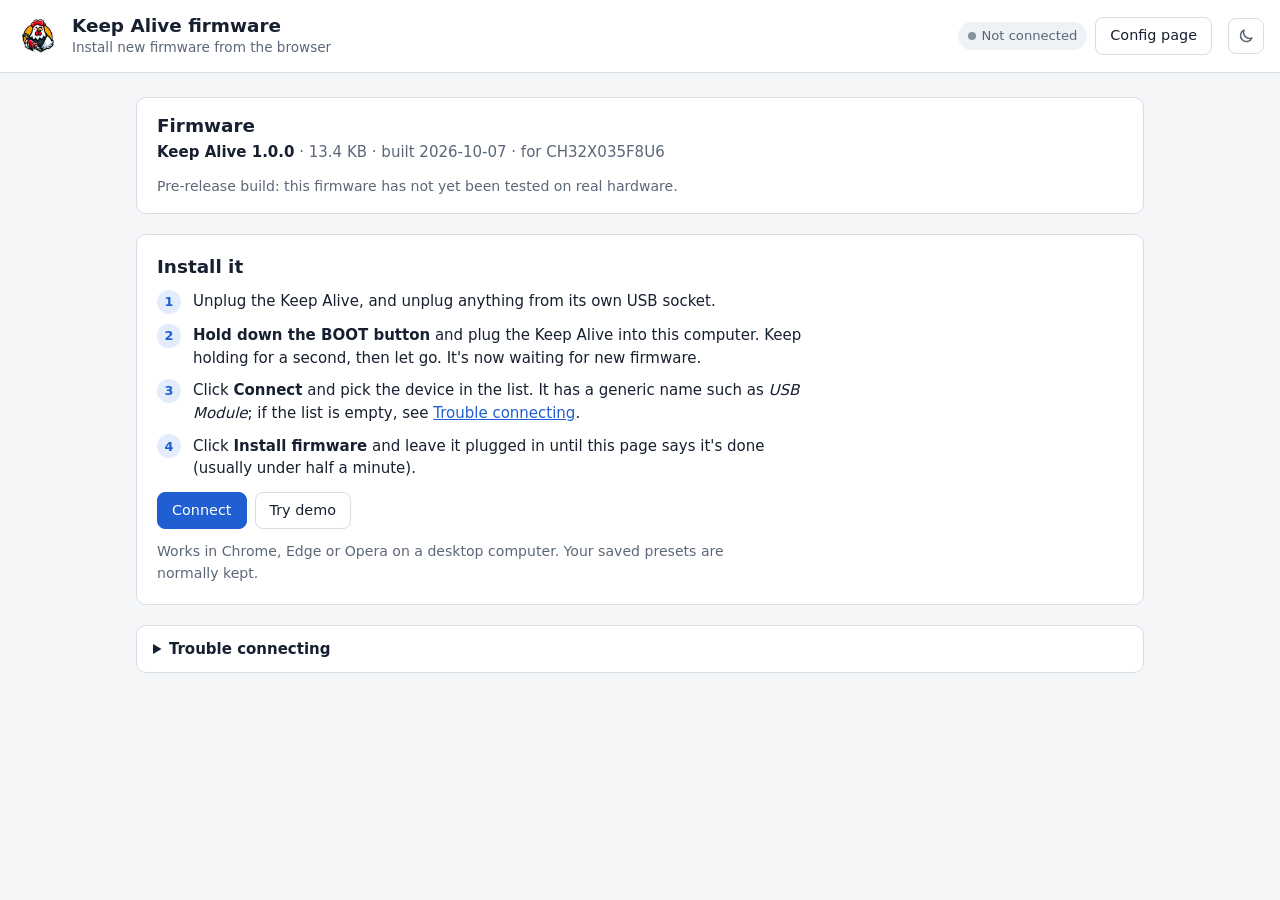
==== docs/flash.html @ a1c3caf8 "Add WebUSB firmware flasher page docs/flash.html installs docs/firmware/keepalive.bin over the CH32X" ====
<!doctype html>
<html lang="en">
<head>
<meta charset="utf-8">
<meta name="viewport" content="width=device-width, initial-scale=1">
<title>Flash Keep Alive</title>
<meta name="description" content="Install new firmware on your Eplop Keep Alive from the browser.">
<link rel="icon" href="favicon.png" type="image/png">
<link rel="stylesheet" href="style.css">
<script>try { const t = localStorage.getItem('ka-theme'); if (t === 'light' || t === 'dark') document.documentElement.dataset.theme = t; } catch {}</script>
<script type="module" src="flash.js"></script>
</head>
<body>
<header class="top">
  <div class="brand">
    <img class="mark" src="logo.png" alt="Eplop" width="44" height="44">
    <div>
      <h1>Keep Alive firmware</h1>
      <p class="sub">Install new firmware from the browser</p>
    </div>
  </div>
  <div class="conn">
    <span id="connState" class="pill" data-state="off">Not connected</span>
    <a class="btn" href="./">Config page</a>
  </div>
  <button id="btnTheme" class="btn theme-btn" type="button" aria-label="Switch to dark mode" title="Switch to dark mode">
    <svg class="moon" viewBox="0 0 24 24" aria-hidden="true"><path d="M20 14.5A8 8 0 0 1 9.5 4 8 8 0 1 0 20 14.5Z"/></svg>
    <svg class="sun" viewBox="0 0 24 24" aria-hidden="true"><circle cx="12" cy="12" r="4"/><path d="M12 2v2M12 20v2M4.9 4.9l1.4 1.4M17.7 17.7l1.4 1.4M2 12h2M20 12h2M4.9 19.1l1.4-1.4M17.7 6.3l1.4-1.4"/></svg>
  </button>
</header>

<main class="wrap">
  <section id="unsupported" class="notice warn" hidden>
    <strong>This browser can't flash the Keep Alive.</strong>
    Flashing needs WebUSB, which works in Chrome, Edge or Opera on a desktop computer.
    You can still see how it works with <em>Try demo</em>.
  </section>

  <section class="fwcard" aria-labelledby="fwTitle">
    <div>
      <h2 id="fwTitle">Firmware</h2>
      <p id="fwInfo" class="fwinfo">Loading…</p>
    </div>
    <p id="fwNote" class="hint" hidden></p>
  </section>

  <section class="intro" aria-labelledby="howTitle">
    <h2 id="howTitle">Install it</h2>
    <ol class="steps">
      <li><span>Unplug the Keep Alive, and unplug anything from its own USB socket.</span></li>
      <li><span><b>Hold down the BOOT button</b> and plug the Keep Alive into this computer. Keep holding for a second, then let go. It's now waiting for new firmware.</span></li>
      <li><span>Click <b>Connect</b> and pick the device in the list. It has a generic name such as <i>USB Module</i>; if the list is empty, see <a href="#help">Trouble connecting</a>.</span></li>
      <li><span>Click <b>Install firmware</b> and leave it plugged in until this page says it's done (usually under half a minute).</span></li>
    </ol>
    <div class="actions">
      <button id="btnConnect" class="btn primary" type="button">Connect</button>
      <button id="btnDemo" class="btn" type="button">Try demo</button>
    </div>
    <p class="hint">Works in Chrome, Edge or Opera on a desktop computer. Your saved presets are normally kept.</p>
  </section>

  <section id="device" class="flashcard" aria-labelledby="devTitle" hidden>
    <div class="flash-head">
      <h2 id="devTitle">Connected</h2>
      <button id="btnDisconnect" class="btn small" type="button">Disconnect</button>
    </div>
    <dl id="chipInfo" class="kv"></dl>
    <p id="protNote" class="notice warn" hidden>
      <strong>This chip's flash is locked (read-protected).</strong>
      Unlocking erases it completely, including saved presets. After unlocking, unplug the Keep Alive,
      hold BOOT, plug it in again and click Connect.
    </p>
    <div class="actions">
      <button id="btnFlash" class="btn primary" type="button">Install firmware</button>
    </div>
    <div id="progress" class="progress" hidden>
      <div class="progress-label"><span id="stage">Preparing…</span><span id="pct">0%</span></div>
      <div class="bar" role="progressbar" aria-labelledby="stage" aria-valuemin="0" aria-valuemax="100" aria-valuenow="0"><div id="barFill"></div></div>
    </div>
  </section>

  <section id="result" class="notice" role="status" hidden></section>

  <details id="help" class="advanced">
    <summary>Trouble connecting</summary>
    <div class="adv-body help">
      <div class="adv-item col">
        <h3>The device list is empty</h3>
        <p>The Keep Alive only shows up while it's in update mode. Unplug it, then hold BOOT <em>before</em> plugging it in and keep holding for a second. If it still doesn't appear, try another cable: some USB cables only carry power.</p>
      </div>
      <div class="adv-item col">
        <h3>Windows: “couldn't open the device”</h3>
        <p>Windows needs the generic WinUSB driver for the update mode. This is a one-time step per computer:</p>
        <ol class="plain">
          <li>Put the Keep Alive in update mode (hold BOOT while plugging it in).</li>
          <li>Download and run <a href="https://zadig.akeo.ie/" target="_blank" rel="noopener">Zadig</a>.</li>
          <li>Choose <b>Options → List All Devices</b>, then pick the device with USB ID <code>4348 55E0</code> (often called <i>USB Module</i>).</li>
          <li>Set the driver on the right to <b>WinUSB</b> and click <b>Replace Driver</b> (or <b>Install Driver</b>).</li>
          <li>Unplug the Keep Alive, return here and start again from step 1.</li>
        </ol>
        <p>If you've used WCH's own flashing tools, their driver will have claimed the device; Zadig replaces it. WCH's tools then need their driver back, which you can reinstall from WCH's site.</p>
      </div>
      <div class="adv-item col">
        <h3>Linux: “couldn't open the device”</h3>
        <p>Your user needs permission to open the device. Add a udev rule, then unplug and replug the Keep Alive:</p>
        <pre class="log code">echo 'SUBSYSTEM=="usb", ATTRS{idVendor}=="4348", ATTRS{idProduct}=="55e0", MODE="0666"' | sudo tee /etc/udev/rules.d/50-wch-isp.rules
sudo udevadm control --reload-rules</pre>
      </div>
      <div class="adv-item col">
        <h3>macOS</h3>
        <p>No driver is needed. Close any other program that might be using the device, such as WCH's flashing tools.</p>
      </div>
      <div class="adv-item col">
        <h3>Communication log</h3>
        <pre id="log" class="log" aria-live="off"></pre>
      </div>
    </div>
  </details>
</main>
</body>
</html>
---- docs/style.css ----
/* Layout: a single working column — connection bar, live readout, three preset cards. */
:root {
  --bg: #f4f6f8;
  --surface: #ffffff;
  --surface-2: #eef1f5;
  --fg: #172030;
  --muted: #5b6778;
  --line: #d7dde5;
  --accent: #1f5fd1;
  --accent-fg: #ffffff;
  --accent-soft: #e3ecfb;
  --ok: #1d8a4e;
  --warn: #9a6400;
  --warn-bg: #fff4dc;
  --err: #b42318;
  --err-bg: #fde8e6;
  --chart-ma: #1f5fd1;
  --chart-set: #8a96a8;
  --font: system-ui, -apple-system, "Segoe UI", Roboto, "Helvetica Neue", Arial, sans-serif;
  --mono: ui-monospace, "SF Mono", Menlo, Consolas, monospace;
  --radius: 10px;
  color-scheme: light;
}
@media (prefers-color-scheme: dark) {
  :root:not([data-theme="light"]) {
    --bg: #0f141b;
    --surface: #171e27;
    --surface-2: #1f2833;
    --fg: #e6ebf2;
    --muted: #94a0b2;
    --line: #2c3644;
    --accent: #5b8ff0;
    --accent-fg: #0b1220;
    --accent-soft: #1d2b44;
    --ok: #4cc283;
    --warn: #f0b44c;
    --warn-bg: #2e2412;
    --err: #ff7b6e;
    --err-bg: #34191a;
    --chart-ma: #6f9df2;
    --chart-set: #6e7a8c;
    color-scheme: dark;
  }
}
:root[data-theme="dark"] {
  --bg: #0f141b;
  --surface: #171e27;
  --surface-2: #1f2833;
  --fg: #e6ebf2;
  --muted: #94a0b2;
  --line: #2c3644;
  --accent: #5b8ff0;
  --accent-fg: #0b1220;
  --accent-soft: #1d2b44;
  --ok: #4cc283;
  --warn: #f0b44c;
  --warn-bg: #2e2412;
  --err: #ff7b6e;
  --err-bg: #34191a;
  --chart-ma: #6f9df2;
  --chart-set: #6e7a8c;
  color-scheme: dark;
}

* { box-sizing: border-box; }
html, body { margin: 0; }
body {
  background: var(--bg);
  color: var(--fg);
  font: 15px/1.5 var(--font);
  -webkit-font-smoothing: antialiased;
}
[hidden] { display: none !important; }
h1, h2, h3 { margin: 0; line-height: 1.25; text-wrap: balance; }
h2 { font-size: 1.15rem; }
h3 { font-size: 1rem; }
b { font-weight: 600; }

/* Header */
.top {
  display: grid; grid-template-columns: 1fr auto auto; grid-template-areas: "brand conn theme";
  align-items: center; gap: 12px 16px;
  padding: 14px 16px;
  background: var(--surface);
  border-bottom: 1px solid var(--line);
}
.brand { grid-area: brand; display: flex; align-items: center; gap: 12px; min-width: 0; }
.mark { width: 44px; height: 44px; flex: none; color: var(--fg); }
.brand h1 { font-size: 1.15rem; }
.sub { margin: 0; color: var(--muted); font-size: 0.85rem; }
.conn { grid-area: conn; display: flex; flex-wrap: wrap; align-items: center; gap: 8px; }
.btn.theme-btn { grid-area: theme; justify-self: end; display: inline-grid; place-items: center; width: 36px; height: 36px; padding: 0; color: var(--muted); }
.btn.theme-btn:hover:not(:disabled) { color: var(--fg); }
.theme-btn svg { width: 18px; height: 18px; fill: none; stroke: currentColor; stroke-width: 2; stroke-linecap: round; stroke-linejoin: round; }
.theme-btn .moon { display: none; }
.theme-btn[data-next="dark"] .sun { display: none; }
.theme-btn[data-next="dark"] .moon { display: block; }

.pill {
  display: inline-flex; align-items: center; gap: 6px;
  padding: 4px 10px; border-radius: 999px;
  background: var(--surface-2); color: var(--muted);
  font-size: 0.82rem; white-space: nowrap;
}
.pill::before { content: ""; width: 8px; height: 8px; border-radius: 50%; background: currentColor; opacity: .7; }
.pill[data-state="on"] { color: var(--ok); }
.pill[data-state="busy"] { color: var(--warn); }

/* Buttons */
.btn {
  appearance: none; font: inherit; font-size: 0.9rem; font-weight: 500;
  padding: 7px 14px; border-radius: 8px;
  border: 1px solid var(--line); background: var(--surface); color: var(--fg);
  cursor: pointer; white-space: nowrap;
}
.btn:hover:not(:disabled) { border-color: var(--muted); }
.btn.primary { background: var(--accent); border-color: var(--accent); color: var(--accent-fg); }
.btn.primary:hover:not(:disabled) { filter: brightness(1.08); border-color: var(--accent); }
.btn.small { padding: 4px 10px; font-size: 0.82rem; }
.btn.danger { color: var(--err); border-color: var(--err); }
.btn:disabled { opacity: .45; cursor: not-allowed; }
.btn:focus-visible, input:focus-visible, summary:focus-visible { outline: 2px solid var(--accent); outline-offset: 2px; }

/* Main */
.wrap { max-width: 1040px; margin: 0 auto; padding-inline: 16px; padding-block: 24px 64px; display: grid; gap: 20px; }

.notice { padding: 12px 16px; border-radius: var(--radius); background: var(--surface); border: 1px solid var(--line); }
.notice.warn { background: var(--warn-bg); border-color: transparent; color: var(--fg); }
.notice.error { background: var(--err-bg); border-color: transparent; color: var(--err); font-weight: 500; }

.intro { background: var(--surface); border: 1px solid var(--line); border-radius: var(--radius); padding: 20px; display: grid; gap: 12px; }
.steps { margin: 0; padding: 0; list-style: none; counter-reset: s; display: grid; gap: 10px; }
.steps li { counter-increment: s; display: flex; gap: 12px; align-items: baseline; max-width: 68ch; }
.steps li::before {
  content: counter(s); flex: none; width: 24px; height: 24px; border-radius: 50%;
  display: inline-grid; place-items: center; font-size: 0.8rem; font-weight: 600;
  background: var(--accent-soft); color: var(--accent);
}
.hint { margin: 0; color: var(--muted); font-size: 0.88rem; max-width: 70ch; }

/* Device bar */
#device { display: grid; gap: 20px; }
.devbar { display: flex; flex-wrap: wrap; align-items: center; justify-content: space-between; gap: 12px; }
.devinfo { color: var(--muted); font-size: 0.85rem; font-family: var(--mono); min-width: 0; overflow-wrap: anywhere; }
.devactions { display: flex; flex-wrap: wrap; align-items: center; gap: 8px; }
.dirty { color: var(--warn); font-size: 0.85rem; font-weight: 500; }

/* Live */
.live { background: var(--surface); border: 1px solid var(--line); border-radius: var(--radius); padding: 16px; display: grid; gap: 14px; }
.live-head { display: flex; align-items: center; justify-content: space-between; gap: 12px; }
.readouts { display: grid; grid-template-columns: repeat(4, minmax(0, 1fr)); gap: 12px; }
.readout { display: grid; gap: 2px; padding: 10px 12px; background: var(--surface-2); border-radius: 8px; min-width: 0; }
.label { color: var(--muted); font-size: 0.78rem; letter-spacing: .02em; }
.value { font-family: var(--mono); font-size: 1.35rem; font-variant-numeric: tabular-nums; white-space: nowrap; }
.value small { font-size: 0.8rem; color: var(--muted); margin-left: 4px; font-family: var(--font); }
.state { font-family: var(--font); font-size: 1rem; font-weight: 600; }
.state[data-s="ON"] { color: var(--accent); }
.state[data-s="FAULT"] { color: var(--err); }
.chart-box { display: grid; gap: 6px; }
#chart { width: 100%; height: 160px; display: block; border-radius: 8px; background: var(--surface-2); }
.chart-legend { display: flex; gap: 16px; font-size: 0.78rem; color: var(--muted); }
.lg::before { content: ""; display: inline-block; width: 14px; height: 0; border-top: 2px solid; vertical-align: middle; margin-right: 6px; }
.lg-ma::before { border-color: var(--chart-ma); }
.lg-set::before { border-color: var(--chart-set); border-top-style: dashed; }
.lg-last { margin-left: auto; color: var(--fg); font-variant-numeric: tabular-nums; }
.lg-note { margin-left: 12px; }
.chart-legend { flex-wrap: wrap; }
.testrow { display: flex; flex-wrap: wrap; align-items: center; gap: 8px 12px; padding-top: 12px; border-top: 1px solid var(--line); }
.testrow .label { margin-right: auto; font-size: 0.85rem; }
.inline { display: inline-flex; align-items: center; gap: 6px; color: var(--muted); font-size: 0.88rem; }
.testrow .inline input { width: 84px; }

/* Inputs */
input[type="number"] {
  font: inherit; font-family: var(--mono); font-variant-numeric: tabular-nums;
  padding: 6px 8px; border-radius: 6px; border: 1px solid var(--line);
  background: var(--surface); color: var(--fg); width: 100%; min-width: 0;
}
input[type="number"][aria-invalid="true"] { border-color: var(--err); }
input[type="range"] { width: 100%; accent-color: var(--accent); }
input[type="checkbox"] { accent-color: var(--accent); width: 16px; height: 16px; }

/* Presets */
.section-title { margin-top: 4px; }
.presets { display: grid; grid-template-columns: repeat(3, minmax(0, 1fr)); gap: 16px; }
.preset {
  background: var(--surface); border: 1px solid var(--line); border-radius: var(--radius);
  padding: 16px; display: grid; gap: 14px; align-content: start;
}
.preset.active { border-color: var(--accent); box-shadow: 0 0 0 1px var(--accent) inset; }
.preset header { display: flex; align-items: center; gap: 8px; min-height: 28px; }
.preset header .use { margin-left: auto; }
.badge { margin-left: auto; padding: 2px 10px; border-radius: 999px; background: var(--accent-soft); color: var(--accent); font-size: 0.78rem; font-weight: 600; }
.field { display: grid; gap: 6px; }
.flabel { font-size: 0.8rem; color: var(--muted); }
.range-row { display: grid; grid-template-columns: 1fr 104px; gap: 10px; align-items: center; }
.numwrap { display: flex; align-items: center; gap: 6px; color: var(--muted); font-size: 0.85rem; }
.two { display: grid; grid-template-columns: 1fr 1fr; gap: 12px; }
.check { display: flex; align-items: center; gap: 8px; font-size: 0.88rem; color: var(--muted); cursor: pointer; }
.summary { margin: 0; padding: 8px 10px; border-radius: 6px; background: var(--surface-2); font-size: 0.85rem; color: var(--muted); font-variant-numeric: tabular-nums; }
.summary b { color: var(--fg); }
.ferr { margin: 0; color: var(--err); font-size: 0.85rem; }

/* Advanced */
.advanced { background: var(--surface); border: 1px solid var(--line); border-radius: var(--radius); }
.advanced summary { padding: 12px 16px; cursor: pointer; font-weight: 600; }
.adv-body { padding: 0 16px 16px; display: grid; gap: 16px; }
.adv-item { display: flex; flex-wrap: wrap; align-items: center; justify-content: space-between; gap: 12px; padding-top: 16px; border-top: 1px solid var(--line); }
.adv-item.col { display: grid; }
.adv-item p { margin: 4px 0 0; color: var(--muted); font-size: 0.88rem; max-width: 60ch; }
.log {
  margin: 0; max-height: 220px; overflow: auto; padding: 10px 12px; border-radius: 6px;
  background: var(--surface-2); font: 12px/1.5 var(--mono); color: var(--muted); white-space: pre-wrap; overflow-wrap: anywhere;
}

/* Toast */
.toast {
  position: fixed; left: 50%; transform: translateX(-50%);
  bottom: calc(20px + env(safe-area-inset-bottom, 0px));
  max-width: calc(100% - 32px);
  padding: 10px 16px; border-radius: 8px; background: var(--fg); color: var(--bg);
  font-size: 0.9rem; box-shadow: 0 6px 24px rgb(0 0 0 / .2);
}

@media (max-width: 640px) {
  .top { grid-template-columns: 1fr auto; grid-template-areas: "brand theme" "conn conn"; }
}
@media (max-width: 860px) {
  .presets { grid-template-columns: 1fr; }
  .readouts { grid-template-columns: repeat(2, minmax(0, 1fr)); }
}
@media (prefers-reduced-motion: reduce) {
  * { transition: none !important; animation: none !important; }
}

/* Flash page */
a { color: var(--accent); }
a.btn { text-decoration: none; display: inline-block; }
code { font-family: var(--mono); font-size: 0.88em; padding: 1px 5px; border-radius: 4px; background: var(--surface-2); }
.actions { display: flex; flex-wrap: wrap; gap: 8px; }
.fwcard, .flashcard { background: var(--surface); border: 1px solid var(--line); border-radius: var(--radius); padding: 16px 20px; display: grid; gap: 12px; }
.fwinfo { margin: 4px 0 0; color: var(--muted); font-variant-numeric: tabular-nums; }
.fwinfo b { color: var(--fg); }
.flash-head { display: flex; align-items: center; justify-content: space-between; gap: 12px; }
.kv { margin: 0; display: grid; grid-template-columns: repeat(4, minmax(0, 1fr)); gap: 12px; }
.kv div { padding: 10px 12px; background: var(--surface-2); border-radius: 8px; min-width: 0; }
.kv dt { color: var(--muted); font-size: 0.78rem; }
.kv dd { margin: 2px 0 0; font-family: var(--mono); font-size: 0.9rem; overflow-wrap: anywhere; }
.progress { display: grid; gap: 6px; }
.progress-label { display: flex; justify-content: space-between; font-size: 0.88rem; color: var(--muted); font-variant-numeric: tabular-nums; }
.bar { height: 10px; border-radius: 999px; background: var(--surface-2); overflow: hidden; }
.bar > div { height: 100%; width: 0; background: var(--accent); border-radius: inherit; transition: width .15s linear; }
.notice.ok { background: var(--surface); border-color: var(--ok); color: var(--fg); box-shadow: inset 4px 0 0 var(--ok); }
.notice.error a { color: inherit; }
.notice strong { display: block; margin-bottom: 2px; }
.help .adv-item p, .plain { color: var(--muted); font-size: 0.88rem; max-width: 70ch; }
.plain { margin: 0; padding-left: 20px; display: grid; gap: 4px; }
.log.code { color: var(--fg); white-space: pre; overflow-x: auto; overflow-wrap: normal; }
@media (max-width: 640px) {
  .kv { grid-template-columns: repeat(2, minmax(0, 1fr)); }
}
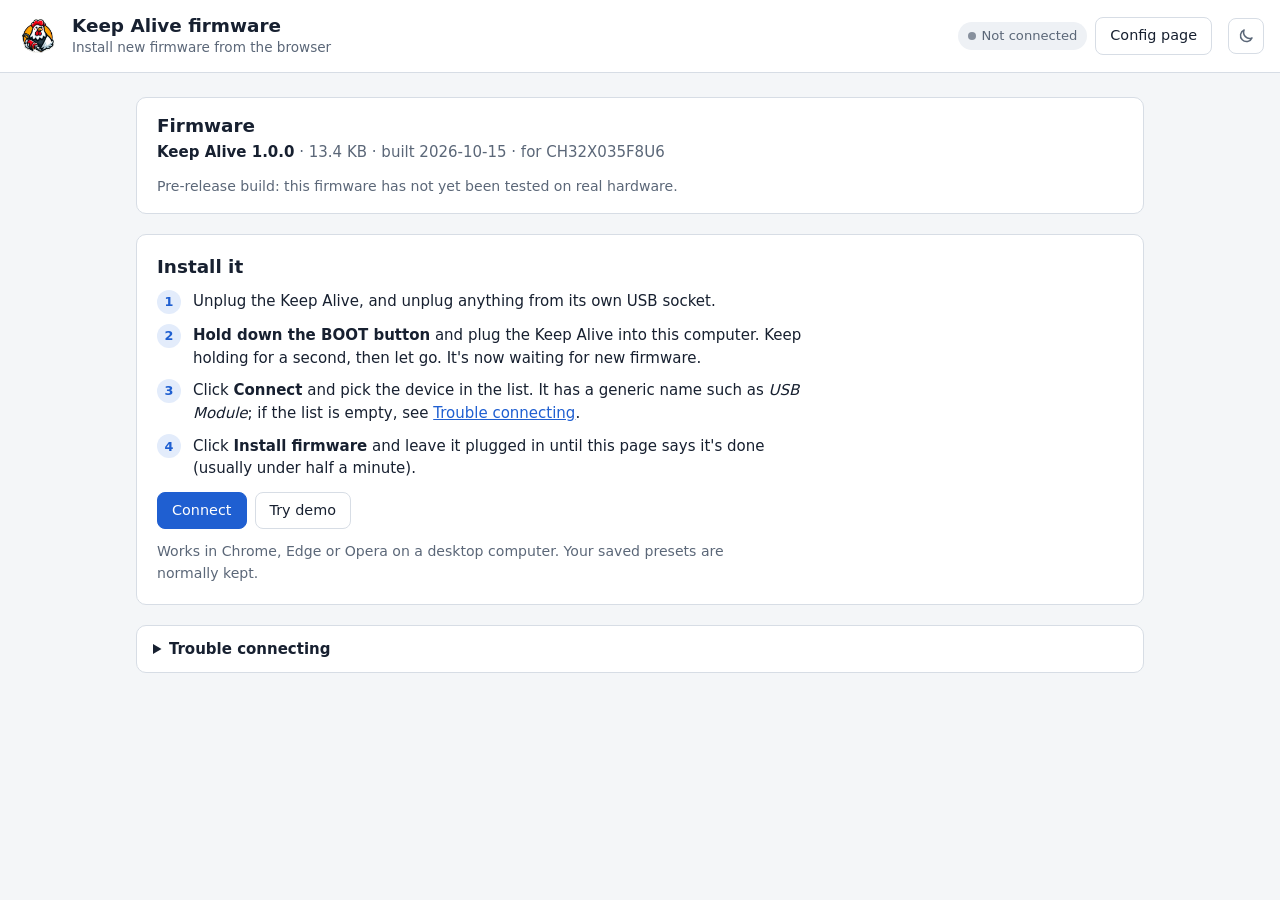
==== commit 5b0662f5: "Add link-preview image and Open Graph tags Discord, Slack, iMessage etc. now show the Eplop logo whe" ====
--- a/docs/flash.html
+++ b/docs/flash.html
@@ -5,6 +5,17 @@
 <meta name="viewport" content="width=device-width, initial-scale=1">
 <title>Flash Keep Alive</title>
 <meta name="description" content="Install new firmware on your Eplop Keep Alive from the browser.">
+<meta property="og:type" content="website">
+<meta property="og:site_name" content="Eplop">
+<meta property="og:title" content="Flash Keep Alive">
+<meta property="og:description" content="Install new firmware on your Eplop Keep Alive from the browser.">
+<meta property="og:url" content="https://chickey.github.io/keepalive-prog/flash.html">
+<meta property="og:image" content="https://chickey.github.io/keepalive-prog/og-image.png">
+<meta property="og:image:width" content="600">
+<meta property="og:image:height" content="600">
+<meta property="og:image:alt" content="Eplop Electronics logo">
+<meta name="twitter:card" content="summary">
+<meta name="theme-color" content="#f15600">
 <link rel="icon" href="favicon.png" type="image/png">
 <link rel="stylesheet" href="style.css">
 <script>try { const t = localStorage.getItem('ka-theme'); if (t === 'light' || t === 'dark') document.documentElement.dataset.theme = t; } catch {}</script>
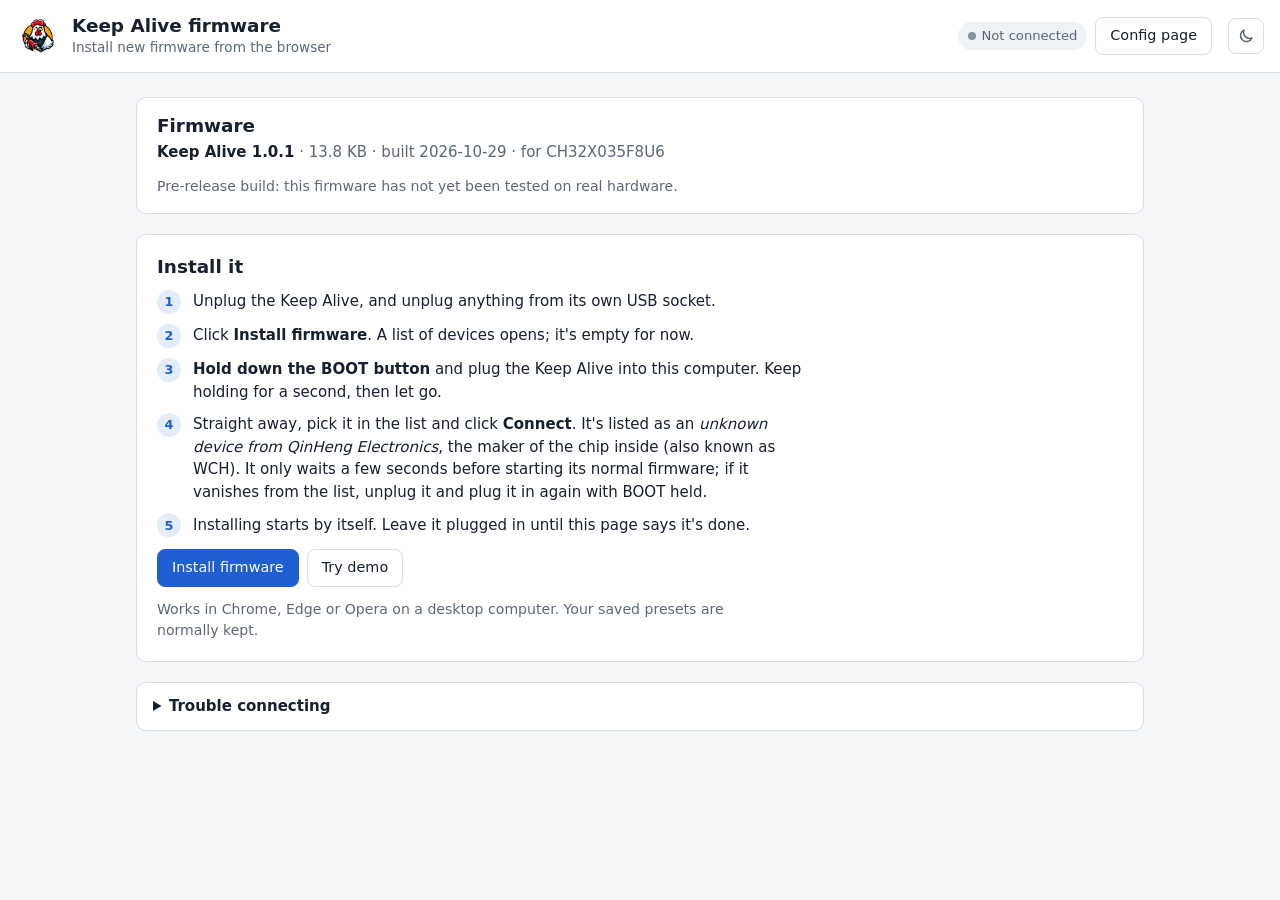
==== commit 36a15aa0: "Flasher: open the device list first and install straight away The WCH bootloader starts the old firm" ====
--- a/docs/flash.html
+++ b/docs/flash.html
@@ -59,12 +59,13 @@
     <h2 id="howTitle">Install it</h2>
     <ol class="steps">
       <li><span>Unplug the Keep Alive, and unplug anything from its own USB socket.</span></li>
-      <li><span><b>Hold down the BOOT button</b> and plug the Keep Alive into this computer. Keep holding for a second, then let go. It's now waiting for new firmware.</span></li>
-      <li><span>Click <b>Connect</b> and pick the device in the list. It has a generic name such as <i>USB Module</i>; if the list is empty, see <a href="#help">Trouble connecting</a>.</span></li>
-      <li><span>Click <b>Install firmware</b> and leave it plugged in until this page says it's done (usually under half a minute).</span></li>
+      <li><span>Click <b>Install firmware</b>. A list of devices opens; it's empty for now.</span></li>
+      <li><span><b>Hold down the BOOT button</b> and plug the Keep Alive into this computer. Keep holding for a second, then let go.</span></li>
+      <li><span>Straight away, pick it in the list and click <b>Connect</b>. It's listed as an <i>unknown device from QinHeng Electronics</i>, the maker of the chip inside (also known as WCH). It only waits a few seconds before starting its normal firmware; if it vanishes from the list, unplug it and plug it in again with BOOT held.</span></li>
+      <li><span>Installing starts by itself. Leave it plugged in until this page says it's done.</span></li>
     </ol>
     <div class="actions">
-      <button id="btnConnect" class="btn primary" type="button">Connect</button>
+      <button id="btnConnect" class="btn primary" type="button">Install firmware</button>
       <button id="btnDemo" class="btn" type="button">Try demo</button>
     </div>
     <p class="hint">Works in Chrome, Edge or Opera on a desktop computer. Your saved presets are normally kept.</p>
@@ -78,8 +79,8 @@
     <dl id="chipInfo" class="kv"></dl>
     <p id="protNote" class="notice warn" hidden>
       <strong>This chip's flash is locked (read-protected).</strong>
-      Unlocking erases it completely, including saved presets. After unlocking, unplug the Keep Alive,
-      hold BOOT, plug it in again and click Connect.
+      Unlocking erases it completely, including saved presets. After unlocking, unplug the Keep Alive
+      and click Install firmware again.
     </p>
     <div class="actions">
       <button id="btnFlash" class="btn primary" type="button">Install firmware</button>
@@ -96,8 +97,8 @@
     <summary>Trouble connecting</summary>
     <div class="adv-body help">
       <div class="adv-item col">
-        <h3>The device list is empty</h3>
-        <p>The Keep Alive only shows up while it's in update mode. Unplug it, then hold BOOT <em>before</em> plugging it in and keep holding for a second. If it still doesn't appear, try another cable: some USB cables only carry power.</p>
+        <h3>The device list is empty, or it appears and vanishes</h3>
+        <p>The Keep Alive only shows up while it's in update mode, and it leaves update mode after a few seconds if nothing talks to it. Open the list first (click <b>Install firmware</b>), then hold BOOT <em>before</em> plugging it in and keep holding for a second, and pick it as soon as it appears. If it doesn't appear at all, try another cable: some USB cables only carry power.</p>
       </div>
       <div class="adv-item col">
         <h3>Windows: “couldn't open the device”</h3>
@@ -105,7 +106,7 @@
         <ol class="plain">
           <li>Put the Keep Alive in update mode (hold BOOT while plugging it in).</li>
           <li>Download and run <a href="https://zadig.akeo.ie/" target="_blank" rel="noopener">Zadig</a>.</li>
-          <li>Choose <b>Options → List All Devices</b>, then pick the device with USB ID <code>4348 55E0</code> (often called <i>USB Module</i>).</li>
+          <li>Choose <b>Options → List All Devices</b>, then pick the device with USB ID <code>4348 55E0</code> or <code>1A86 55E0</code> (often called <i>USB Module</i>).</li>
           <li>Set the driver on the right to <b>WinUSB</b> and click <b>Replace Driver</b> (or <b>Install Driver</b>).</li>
           <li>Unplug the Keep Alive, return here and start again from step 1.</li>
         </ol>
@@ -114,7 +115,7 @@
       <div class="adv-item col">
         <h3>Linux: “couldn't open the device”</h3>
         <p>Your user needs permission to open the device. Add a udev rule, then unplug and replug the Keep Alive:</p>
-        <pre class="log code">echo 'SUBSYSTEM=="usb", ATTRS{idVendor}=="4348", ATTRS{idProduct}=="55e0", MODE="0666"' | sudo tee /etc/udev/rules.d/50-wch-isp.rules
+        <pre class="log code">printf '%s\n' 'SUBSYSTEM=="usb", ATTRS{idVendor}=="4348", ATTRS{idProduct}=="55e0", MODE="0666"' 'SUBSYSTEM=="usb", ATTRS{idVendor}=="1a86", ATTRS{idProduct}=="55e0", MODE="0666"' | sudo tee /etc/udev/rules.d/50-wch-isp.rules
 sudo udevadm control --reload-rules</pre>
       </div>
       <div class="adv-item col">
--- a/docs/style.css
+++ b/docs/style.css
@@ -190,6 +190,11 @@
 .preset.active { border-color: var(--accent); box-shadow: 0 0 0 1px var(--accent) inset; }
 .preset header { display: flex; align-items: center; gap: 8px; min-height: 28px; }
 .preset header .use { margin-left: auto; }
+.preset header { flex-wrap: wrap; }
+.ph-right { margin-left: auto; display: flex; align-items: center; gap: 12px; }
+.preset header .en-wrap { font-size: 0.82rem; }
+.preset.disabled { background: var(--surface-2); }
+.preset.disabled h3, .preset.disabled .field, .preset.disabled .two, .preset.disabled > .check { opacity: .5; }
 .badge { margin-left: auto; padding: 2px 10px; border-radius: 999px; background: var(--accent-soft); color: var(--accent); font-size: 0.78rem; font-weight: 600; }
 .field { display: grid; gap: 6px; }
 .flabel { font-size: 0.8rem; color: var(--muted); }
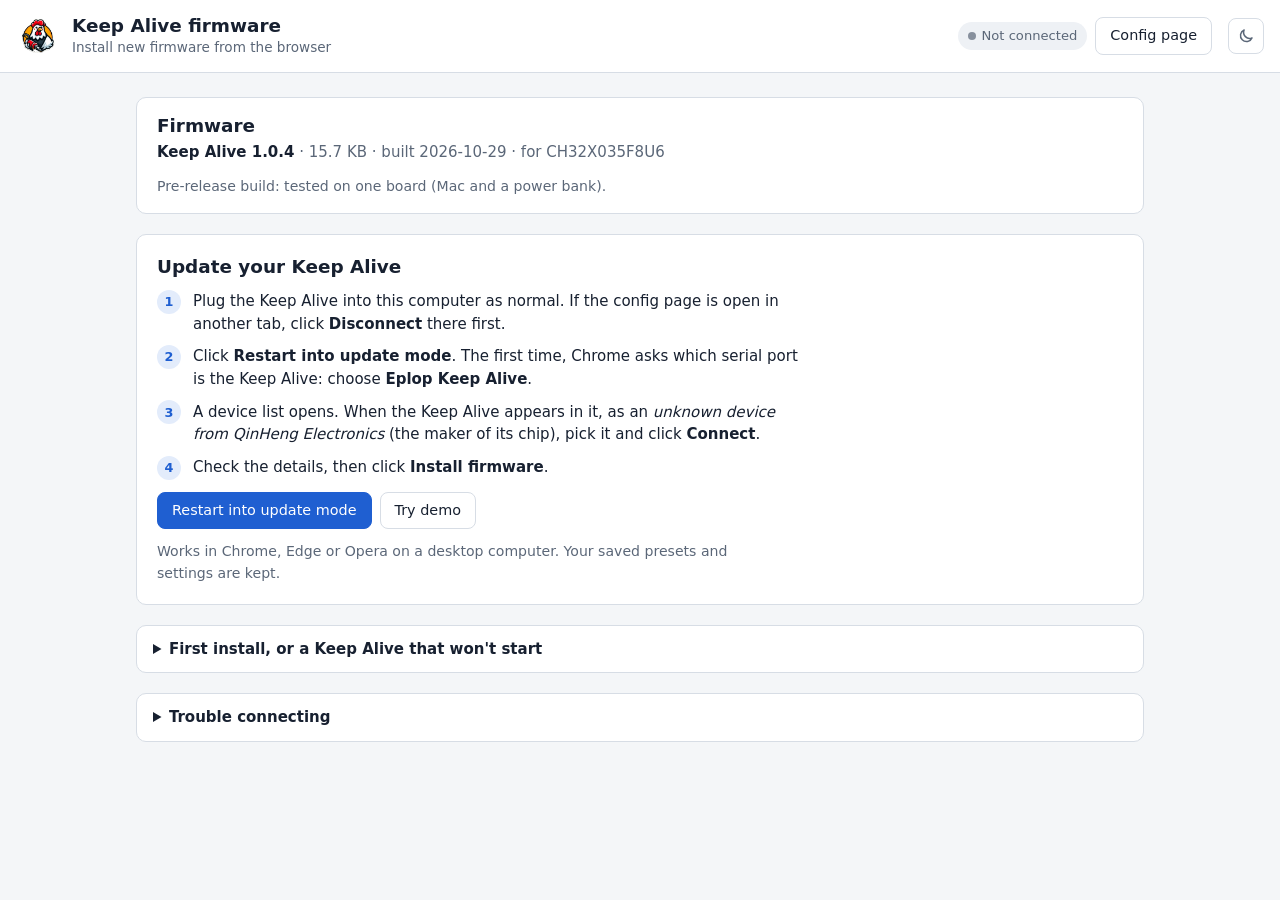
==== commit c45071e4: "Flasher: update a running Keep Alive, install on click - Restart into update mode: the flash page fi" ====
--- a/docs/flash.html
+++ b/docs/flash.html
@@ -43,7 +43,7 @@
 <main class="wrap">
   <section id="unsupported" class="notice warn" hidden>
     <strong>This browser can't flash the Keep Alive.</strong>
-    Flashing needs WebUSB, which works in Chrome, Edge or Opera on a desktop computer.
+    Flashing needs WebUSB and Web Serial, which work in Chrome, Edge or Opera on a desktop computer.
     You can still see how it works with <em>Try demo</em>.
   </section>
 
@@ -55,21 +55,37 @@
     <p id="fwNote" class="hint" hidden></p>
   </section>
 
-  <section class="intro" aria-labelledby="howTitle">
-    <h2 id="howTitle">Install it</h2>
+  <section id="viaDevice" class="intro" aria-labelledby="updTitle">
+    <h2 id="updTitle">Update your Keep Alive</h2>
     <ol class="steps">
-      <li><span>Unplug the Keep Alive, and unplug anything from its own USB socket.</span></li>
-      <li><span>Click <b>Install firmware</b>. A list of devices opens; it's empty for now.</span></li>
-      <li><span><b>Hold down the BOOT button</b> and plug the Keep Alive into this computer. Keep holding for a second, then let go.</span></li>
-      <li><span>Straight away, pick it in the list and click <b>Connect</b>. It's listed as an <i>unknown device from QinHeng Electronics</i>, the maker of the chip inside (also known as WCH). It only waits a few seconds before starting its normal firmware; if it vanishes from the list, unplug it and plug it in again with BOOT held.</span></li>
-      <li><span>Installing starts by itself. Leave it plugged in until this page says it's done.</span></li>
+      <li><span>Plug the Keep Alive into this computer as normal. If the config page is open in another tab, click <b>Disconnect</b> there first.</span></li>
+      <li><span>Click <b>Restart into update mode</b>. The first time, Chrome asks which serial port is the Keep Alive: choose <b>Eplop Keep Alive</b>.</span></li>
+      <li><span>A device list opens. When the Keep Alive appears in it, as an <i>unknown device from QinHeng Electronics</i> (the maker of its chip), pick it and click <b>Connect</b>.</span></li>
+      <li><span>Check the details, then click <b>Install firmware</b>.</span></li>
     </ol>
+    <p id="kaFound" class="hint" hidden></p>
     <div class="actions">
-      <button id="btnConnect" class="btn primary" type="button">Install firmware</button>
+      <button id="btnRestart" class="btn primary" type="button">Restart into update mode</button>
       <button id="btnDemo" class="btn" type="button">Try demo</button>
     </div>
-    <p class="hint">Works in Chrome, Edge or Opera on a desktop computer. Your saved presets are normally kept.</p>
+    <p class="hint">Works in Chrome, Edge or Opera on a desktop computer. Your saved presets and settings are kept.</p>
   </section>
+
+  <details id="viaBoot" class="advanced">
+    <summary>First install, or a Keep Alive that won't start</summary>
+    <div class="adv-body">
+      <ol class="steps">
+        <li><span>Unplug the Keep Alive, and unplug anything from its own USB socket.</span></li>
+        <li><span>Click <b>Connect</b>. A device list opens; it's empty for now.</span></li>
+        <li><span><b>Hold down the BOOT button</b> and plug the Keep Alive in. Keep holding for a second, then let go.</span></li>
+        <li><span>Straight away, pick the <i>unknown device from QinHeng Electronics</i> and click <b>Connect</b>. It only waits a few seconds; if it vanishes from the list, unplug it and try again.</span></li>
+        <li><span>Check the details, then click <b>Install firmware</b>.</span></li>
+      </ol>
+      <div class="actions">
+        <button id="btnConnect" class="btn" type="button">Connect</button>
+      </div>
+    </div>
+  </details>
 
   <section id="device" class="flashcard" aria-labelledby="devTitle" hidden>
     <div class="flash-head">
@@ -79,11 +95,12 @@
     <dl id="chipInfo" class="kv"></dl>
     <p id="protNote" class="notice warn" hidden>
       <strong>This chip's flash is locked (read-protected).</strong>
-      Unlocking erases it completely, including saved presets. After unlocking, unplug the Keep Alive
-      and click Install firmware again.
+      Unlocking erases it completely, including saved presets. After unlocking, unplug the Keep Alive,
+      then use <b>First install</b> below to connect again.
     </p>
     <div class="actions">
       <button id="btnFlash" class="btn primary" type="button">Install firmware</button>
+      <button id="btnUnlock" class="btn danger" type="button" hidden>Unlock chip</button>
     </div>
     <div id="progress" class="progress" hidden>
       <div class="progress-label"><span id="stage">Preparing…</span><span id="pct">0%</span></div>
@@ -98,7 +115,7 @@
     <div class="adv-body help">
       <div class="adv-item col">
         <h3>The device list is empty, or it appears and vanishes</h3>
-        <p>The Keep Alive only shows up while it's in update mode, and it leaves update mode after a few seconds if nothing talks to it. Open the list first (click <b>Install firmware</b>), then hold BOOT <em>before</em> plugging it in and keep holding for a second, and pick it as soon as it appears. If it doesn't appear at all, try another cable: some USB cables only carry power.</p>
+        <p>The Keep Alive only shows up while it's in update mode, and it leaves update mode after a few seconds if nothing talks to it, so pick it as soon as it appears. If <b>Restart into update mode</b> can't reach it, use <b>First install</b> with the BOOT button instead. If it doesn't appear at all, try another cable: some USB cables only carry power.</p>
       </div>
       <div class="adv-item col">
         <h3>Windows: “couldn't open the device”</h3>
--- a/docs/style.css
+++ b/docs/style.css
@@ -264,3 +264,10 @@
 @media (max-width: 640px) {
   .kv { grid-template-columns: repeat(2, minmax(0, 1fr)); }
 }
+
+/* Options under the presets */
+.opts { margin: 0; min-width: 0; background: var(--surface); border: 1px solid var(--line); border-radius: var(--radius); padding: 14px 16px; display: grid; gap: 8px; }
+.opts legend { float: left; width: 100%; padding: 0; margin-bottom: 4px; font-weight: 600; }
+.opts .check { color: var(--fg); font-size: 0.92rem; }
+.opts input[type="radio"] { accent-color: var(--accent); width: 16px; height: 16px; margin: 0; }
+.opts .hint { margin-top: 2px; }
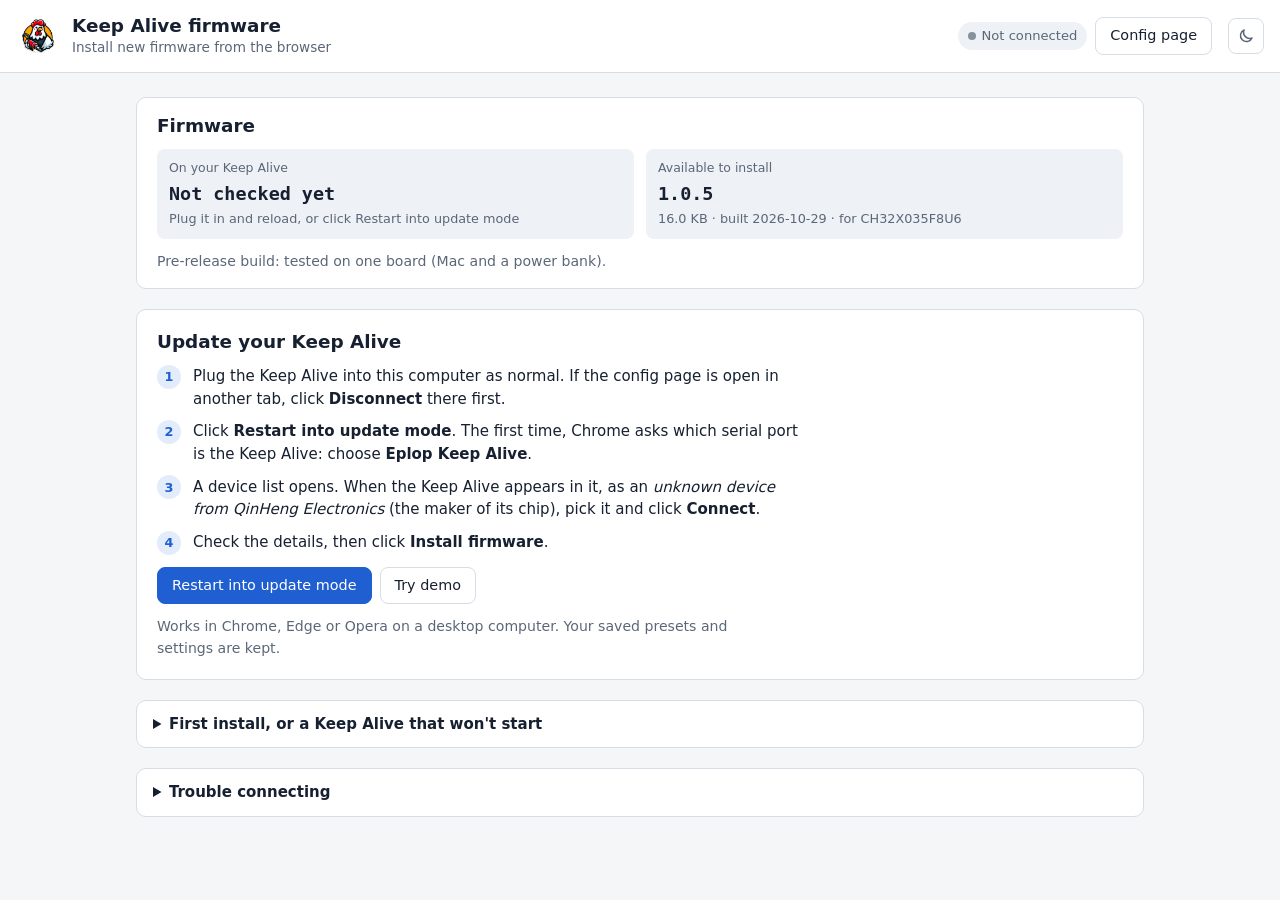
==== commit d98d9bfe: "Hard pulse limits and clearer firmware versions (fw 1.0.5) Firmware (enforced on the device): - A pu" ====
--- a/docs/flash.html
+++ b/docs/flash.html
@@ -48,10 +48,12 @@
   </section>
 
   <section class="fwcard" aria-labelledby="fwTitle">
-    <div>
-      <h2 id="fwTitle">Firmware</h2>
-      <p id="fwInfo" class="fwinfo">Loading…</p>
-    </div>
+    <h2 id="fwTitle">Firmware</h2>
+    <dl class="kv kv2">
+      <div><dt>On your Keep Alive</dt><dd id="fwDevice" class="fwver">Not checked yet</dd><dd id="fwDeviceSub" class="fwsub">Plug it in and reload, or click Restart into update mode</dd></div>
+      <div><dt>Available to install</dt><dd id="fwAvail" class="fwver">Loading…</dd><dd id="fwAvailSub" class="fwsub"></dd></div>
+    </dl>
+    <p id="fwStatus" class="fwstatus" hidden></p>
     <p id="fwNote" class="hint" hidden></p>
   </section>
 
@@ -63,7 +65,6 @@
       <li><span>A device list opens. When the Keep Alive appears in it, as an <i>unknown device from QinHeng Electronics</i> (the maker of its chip), pick it and click <b>Connect</b>.</span></li>
       <li><span>Check the details, then click <b>Install firmware</b>.</span></li>
     </ol>
-    <p id="kaFound" class="hint" hidden></p>
     <div class="actions">
       <button id="btnRestart" class="btn primary" type="button">Restart into update mode</button>
       <button id="btnDemo" class="btn" type="button">Try demo</button>
--- a/docs/style.css
+++ b/docs/style.css
@@ -244,8 +244,6 @@
 code { font-family: var(--mono); font-size: 0.88em; padding: 1px 5px; border-radius: 4px; background: var(--surface-2); }
 .actions { display: flex; flex-wrap: wrap; gap: 8px; }
 .fwcard, .flashcard { background: var(--surface); border: 1px solid var(--line); border-radius: var(--radius); padding: 16px 20px; display: grid; gap: 12px; }
-.fwinfo { margin: 4px 0 0; color: var(--muted); font-variant-numeric: tabular-nums; }
-.fwinfo b { color: var(--fg); }
 .flash-head { display: flex; align-items: center; justify-content: space-between; gap: 12px; }
 .kv { margin: 0; display: grid; grid-template-columns: repeat(4, minmax(0, 1fr)); gap: 12px; }
 .kv div { padding: 10px 12px; background: var(--surface-2); border-radius: 8px; min-width: 0; }
@@ -271,3 +269,11 @@
 .opts .check { color: var(--fg); font-size: 0.92rem; }
 .opts input[type="radio"] { accent-color: var(--accent); width: 16px; height: 16px; margin: 0; }
 .opts .hint { margin-top: 2px; }
+
+/* Firmware versions on the flash page */
+.kv.kv2 { grid-template-columns: repeat(2, minmax(0, 1fr)); }
+.kv .fwver { font-size: 1.15rem; font-weight: 600; font-family: var(--mono); }
+.kv .fwsub { margin-top: 2px; font-family: var(--font); font-size: 0.8rem; color: var(--muted); }
+.fwstatus { margin: 0; padding: 8px 12px; border-radius: 8px; font-weight: 500; font-size: 0.92rem; background: var(--surface-2); }
+.fwstatus[data-s="update"] { background: var(--accent-soft); color: var(--accent); }
+.fwstatus[data-s="newer"] { background: var(--warn-bg); color: var(--warn); }
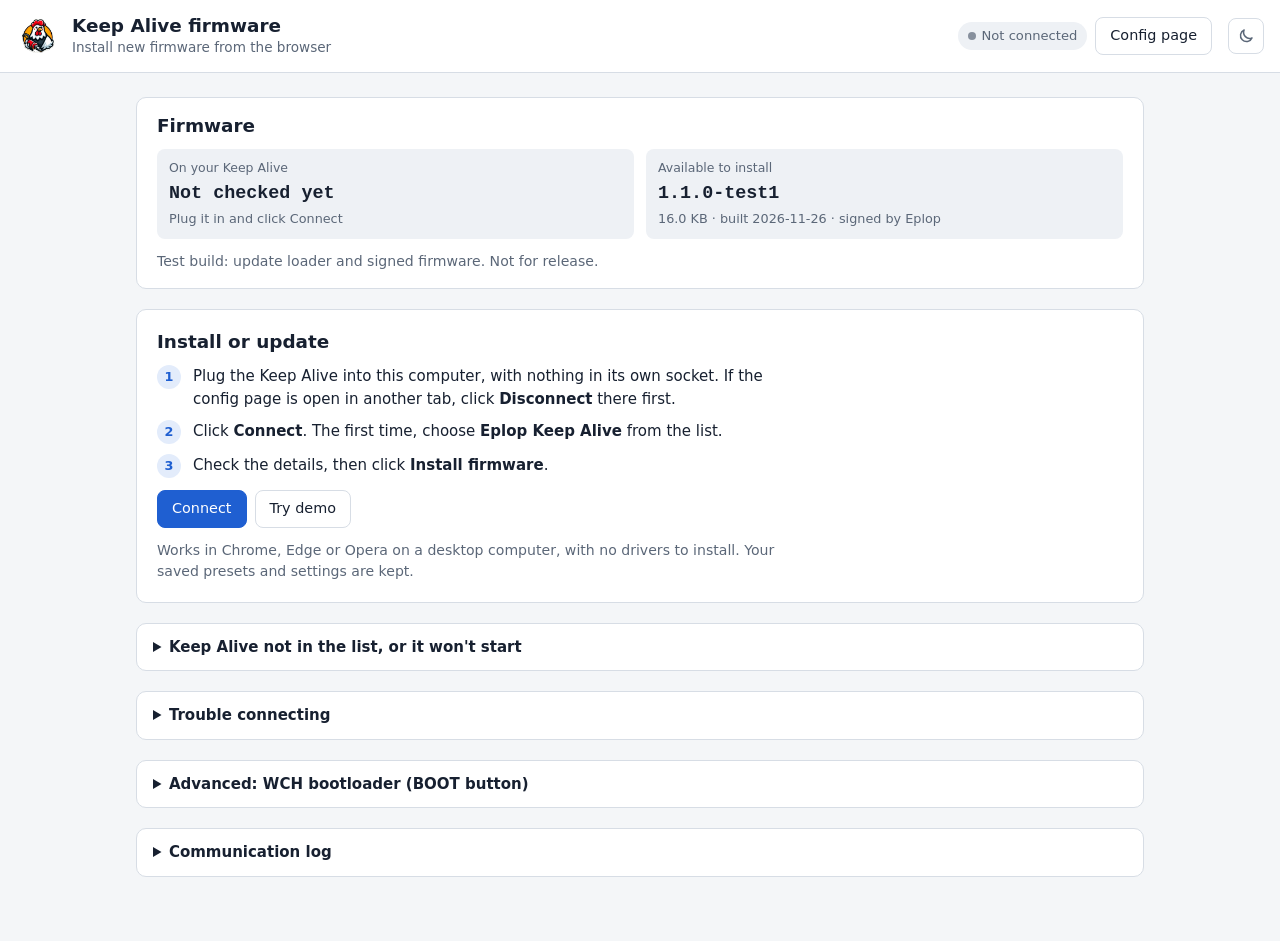
==== commit e9b243c0: "Signed update loader: loader firmware, firmware at 0x4000, Web Serial installs, factory rig (WIP, un" ====
--- a/docs/flash.html
+++ b/docs/flash.html
@@ -43,47 +43,45 @@
 <main class="wrap">
   <section id="unsupported" class="notice warn" hidden>
     <strong>This browser can't flash the Keep Alive.</strong>
-    Flashing needs WebUSB and Web Serial, which work in Chrome, Edge or Opera on a desktop computer.
+    Installing firmware needs Web Serial, which works in Chrome, Edge or Opera on a desktop computer.
     You can still see how it works with <em>Try demo</em>.
   </section>
 
   <section class="fwcard" aria-labelledby="fwTitle">
     <h2 id="fwTitle">Firmware</h2>
     <dl class="kv kv2">
-      <div><dt>On your Keep Alive</dt><dd id="fwDevice" class="fwver">Not checked yet</dd><dd id="fwDeviceSub" class="fwsub">Plug it in and reload, or click Restart into update mode</dd></div>
+      <div><dt>On your Keep Alive</dt><dd id="fwDevice" class="fwver">Not checked yet</dd><dd id="fwDeviceSub" class="fwsub">Plug it in and click Connect</dd></div>
       <div><dt>Available to install</dt><dd id="fwAvail" class="fwver">Loading…</dd><dd id="fwAvailSub" class="fwsub"></dd></div>
     </dl>
     <p id="fwStatus" class="fwstatus" hidden></p>
     <p id="fwNote" class="hint" hidden></p>
   </section>
 
-  <section id="viaDevice" class="intro" aria-labelledby="updTitle">
-    <h2 id="updTitle">Update your Keep Alive</h2>
+  <section id="intro" class="intro" aria-labelledby="updTitle">
+    <h2 id="updTitle">Install or update</h2>
     <ol class="steps">
-      <li><span>Plug the Keep Alive into this computer as normal. If the config page is open in another tab, click <b>Disconnect</b> there first.</span></li>
-      <li><span>Click <b>Restart into update mode</b>. The first time, Chrome asks which serial port is the Keep Alive: choose <b>Eplop Keep Alive</b>.</span></li>
-      <li><span>A device list opens. When the Keep Alive appears in it, as an <i>unknown device from QinHeng Electronics</i> (the maker of its chip), pick it and click <b>Connect</b>.</span></li>
+      <li><span>Plug the Keep Alive into this computer, with nothing in its own socket. If the config page is open in another tab, click <b>Disconnect</b> there first.</span></li>
+      <li><span>Click <b>Connect</b>. The first time, choose <b>Eplop Keep Alive</b> from the list.</span></li>
       <li><span>Check the details, then click <b>Install firmware</b>.</span></li>
     </ol>
     <div class="actions">
-      <button id="btnRestart" class="btn primary" type="button">Restart into update mode</button>
+      <button id="btnConnect" class="btn primary" type="button">Connect</button>
       <button id="btnDemo" class="btn" type="button">Try demo</button>
     </div>
-    <p class="hint">Works in Chrome, Edge or Opera on a desktop computer. Your saved presets and settings are kept.</p>
+    <p class="hint">Works in Chrome, Edge or Opera on a desktop computer, with no drivers to install. Your saved presets and settings are kept.</p>
   </section>
 
-  <details id="viaBoot" class="advanced">
-    <summary>First install, or a Keep Alive that won't start</summary>
+  <details id="viaPreset" class="advanced">
+    <summary>Keep Alive not in the list, or it won't start</summary>
     <div class="adv-body">
+      <p class="hint">Put it into update mode by hand:</p>
       <ol class="steps">
-        <li><span>Unplug the Keep Alive, and unplug anything from its own USB socket.</span></li>
-        <li><span>Click <b>Connect</b>. A device list opens; it's empty for now.</span></li>
-        <li><span><b>Hold down the BOOT button</b> and plug the Keep Alive in. Keep holding for a second, then let go.</span></li>
-        <li><span>Straight away, pick the <i>unknown device from QinHeng Electronics</i> and click <b>Connect</b>. It only waits a few seconds; if it vanishes from the list, unplug it and try again.</span></li>
-        <li><span>Check the details, then click <b>Install firmware</b>.</span></li>
+        <li><span>Unplug the Keep Alive, and unplug anything from its own socket.</span></li>
+        <li><span><b>Hold down the PRESET button</b> and plug the Keep Alive in. Let go once its light blinks briefly once a second: it's in update mode, and stays there until it's unplugged.</span></li>
+        <li><span>Click <b>Connect</b> and choose <b>Eplop Keep Alive (update)</b> from the list. Then click <b>Install firmware</b>.</span></li>
       </ol>
       <div class="actions">
-        <button id="btnConnect" class="btn" type="button">Connect</button>
+        <button id="btnConnect2" class="btn" type="button">Connect</button>
       </div>
     </div>
   </details>
@@ -94,11 +92,7 @@
       <button id="btnDisconnect" class="btn small" type="button">Disconnect</button>
     </div>
     <dl id="chipInfo" class="kv"></dl>
-    <p id="protNote" class="notice warn" hidden>
-      <strong>This chip's flash is locked (read-protected).</strong>
-      Unlocking erases it completely, including saved presets. After unlocking, unplug the Keep Alive,
-      then use <b>First install</b> below to connect again.
-    </p>
+    <p id="devNote" class="notice warn" hidden></p>
     <div class="actions">
       <button id="btnFlash" class="btn primary" type="button">Install firmware</button>
       <button id="btnUnlock" class="btn danger" type="button" hidden>Unlock chip</button>
@@ -115,35 +109,59 @@
     <summary>Trouble connecting</summary>
     <div class="adv-body help">
       <div class="adv-item col">
-        <h3>The device list is empty, or it appears and vanishes</h3>
-        <p>The Keep Alive only shows up while it's in update mode, and it leaves update mode after a few seconds if nothing talks to it, so pick it as soon as it appears. If <b>Restart into update mode</b> can't reach it, use <b>First install</b> with the BOOT button instead. If it doesn't appear at all, try another cable: some USB cables only carry power.</p>
+        <h3>The Keep Alive isn't in the list</h3>
+        <p>Check it's plugged straight into this computer, and try another cable: some USB cables only carry power. If the config page is open in another tab, click <b>Disconnect</b> there. If it still doesn't appear, use update mode by hand (hold PRESET while plugging it in, above).</p>
+      </div>
+      <div class="adv-item col">
+        <h3>Linux: “couldn't open the port”</h3>
+        <p>Your user needs access to serial ports. Add yourself to the <code>dialout</code> group, then log out and back in:</p>
+        <pre class="log code">sudo usermod -aG dialout "$USER"</pre>
+      </div>
+      <div class="adv-item col">
+        <h3>macOS: it appears, then disappears</h3>
+        <p>On some Macs a prompt asks whether to allow the new accessory. Click <b>Allow</b>; the page waits for it.</p>
+      </div>
+    </div>
+  </details>
+
+  <details id="viaBoot" class="advanced">
+    <summary>Advanced: WCH bootloader (BOOT button)</summary>
+    <div class="adv-body help">
+      <p>For boards with no update loader on them: factory-fresh chips, or a Keep Alive whose loader is damaged. This installs the update loader and the firmware together, using the bootloader built into the chip. Windows needs a driver for it (below); macOS and Linux don't.</p>
+      <ol class="steps">
+        <li><span>Unplug the Keep Alive, and unplug anything from its own USB socket.</span></li>
+        <li><span>Click <b>Connect with BOOT</b>. A device list opens; it's empty for now.</span></li>
+        <li><span><b>Hold down the BOOT button</b> and plug the Keep Alive in. Keep holding for a second, then let go.</span></li>
+        <li><span>Straight away, pick the <i>unknown device from QinHeng Electronics</i> and click <b>Connect</b>. It only waits a few seconds; if it vanishes from the list, unplug it and try again.</span></li>
+        <li><span>Check the details, then click <b>Install firmware</b>.</span></li>
+      </ol>
+      <div class="actions">
+        <button id="btnIsp" class="btn" type="button">Connect with BOOT</button>
       </div>
       <div class="adv-item col">
         <h3>Windows: “couldn't open the device”</h3>
-        <p>Windows needs the generic WinUSB driver for the update mode. This is a one-time step per computer:</p>
+        <p>Windows needs the generic WinUSB driver for the chip's bootloader. This is a one-time step per computer:</p>
         <ol class="plain">
-          <li>Put the Keep Alive in update mode (hold BOOT while plugging it in).</li>
+          <li>Put the Keep Alive in the bootloader (hold BOOT while plugging it in).</li>
           <li>Download and run <a href="https://zadig.akeo.ie/" target="_blank" rel="noopener">Zadig</a>.</li>
           <li>Choose <b>Options → List All Devices</b>, then pick the device with USB ID <code>4348 55E0</code> or <code>1A86 55E0</code> (often called <i>USB Module</i>).</li>
           <li>Set the driver on the right to <b>WinUSB</b> and click <b>Replace Driver</b> (or <b>Install Driver</b>).</li>
           <li>Unplug the Keep Alive, return here and start again from step 1.</li>
         </ol>
-        <p>If you've used WCH's own flashing tools, their driver will have claimed the device; Zadig replaces it. WCH's tools then need their driver back, which you can reinstall from WCH's site.</p>
       </div>
       <div class="adv-item col">
         <h3>Linux: “couldn't open the device”</h3>
-        <p>Your user needs permission to open the device. Add a udev rule, then unplug and replug the Keep Alive:</p>
+        <p>Add a udev rule, then unplug and replug the Keep Alive:</p>
         <pre class="log code">printf '%s\n' 'SUBSYSTEM=="usb", ATTRS{idVendor}=="4348", ATTRS{idProduct}=="55e0", MODE="0666"' 'SUBSYSTEM=="usb", ATTRS{idVendor}=="1a86", ATTRS{idProduct}=="55e0", MODE="0666"' | sudo tee /etc/udev/rules.d/50-wch-isp.rules
 sudo udevadm control --reload-rules</pre>
       </div>
-      <div class="adv-item col">
-        <h3>macOS</h3>
-        <p>No driver is needed. Close any other program that might be using the device, such as WCH's flashing tools.</p>
-      </div>
-      <div class="adv-item col">
-        <h3>Communication log</h3>
-        <pre id="log" class="log" aria-live="off"></pre>
-      </div>
+    </div>
+  </details>
+
+  <details class="advanced">
+    <summary>Communication log</summary>
+    <div class="adv-body">
+      <pre id="log" class="log" aria-live="off"></pre>
     </div>
   </details>
 </main>
--- a/docs/style.css
+++ b/docs/style.css
@@ -157,7 +157,7 @@
 .state[data-s="ON"] { color: var(--accent); }
 .state[data-s="FAULT"] { color: var(--err); }
 .chart-box { display: grid; gap: 6px; }
-#chart { width: 100%; height: 160px; display: block; border-radius: 8px; background: var(--surface-2); }
+#chart { width: 100%; height: 176px; display: block; border-radius: 8px; background: var(--surface-2); }
 .chart-legend { display: flex; gap: 16px; font-size: 0.78rem; color: var(--muted); }
 .lg::before { content: ""; display: inline-block; width: 14px; height: 0; border-top: 2px solid; vertical-align: middle; margin-right: 6px; }
 .lg-ma::before { border-color: var(--chart-ma); }
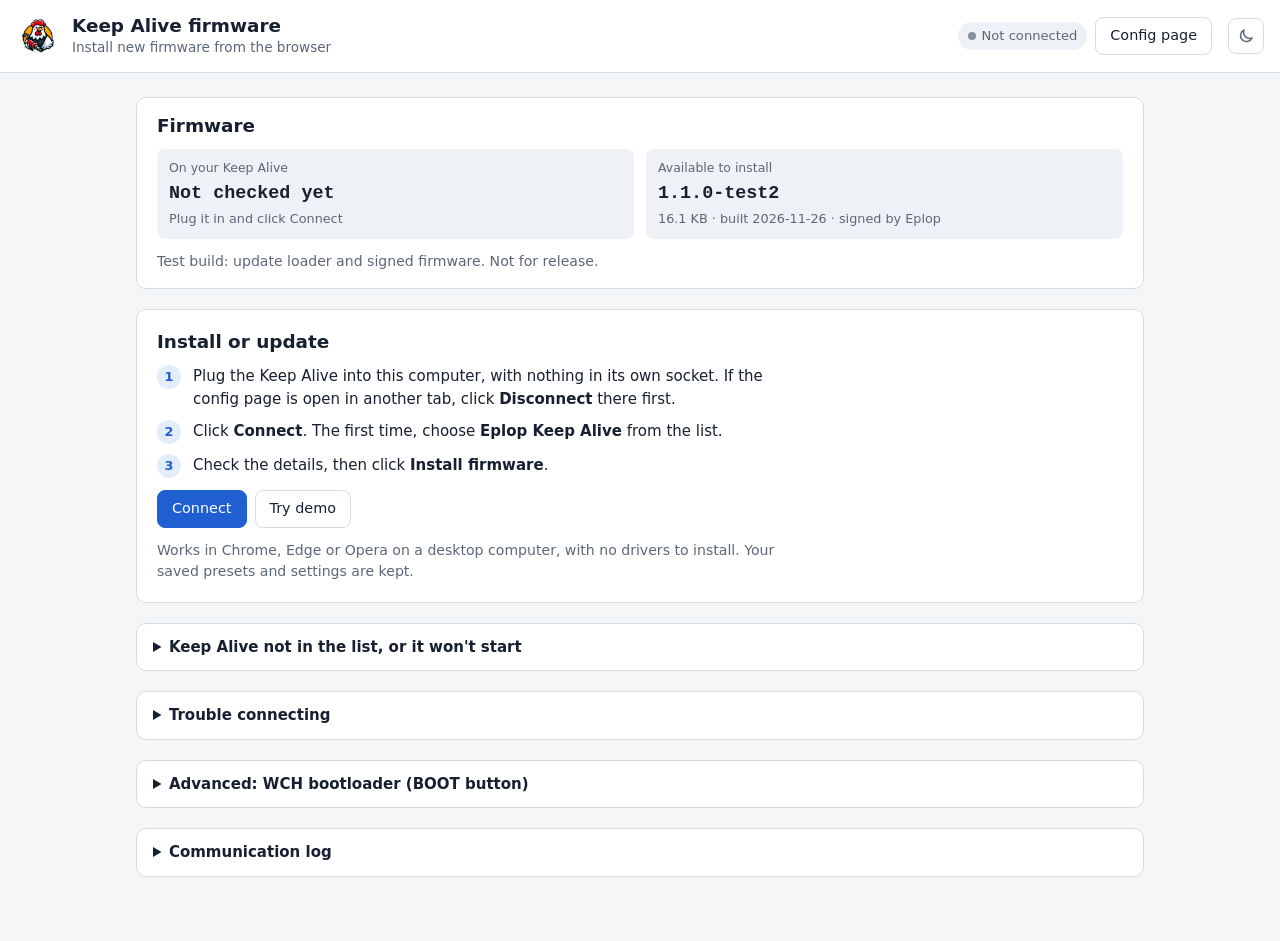
==== commit 44e4e626: "Loader RX queue and timeout fixes (loader test3); presets: one by default, add/remove on the config " ====
--- a/docs/flash.html
+++ b/docs/flash.html
@@ -77,7 +77,7 @@
       <p class="hint">Put it into update mode by hand:</p>
       <ol class="steps">
         <li><span>Unplug the Keep Alive, and unplug anything from its own socket.</span></li>
-        <li><span><b>Hold down the PRESET button</b> and plug the Keep Alive in. Let go once its light blinks briefly once a second: it's in update mode, and stays there until it's unplugged.</span></li>
+        <li><span><b>Hold down the INPUT button</b> and plug the Keep Alive in. Let go once its light blinks briefly once a second: it's in update mode, and stays there until it's unplugged.</span></li>
         <li><span>Click <b>Connect</b> and choose <b>Eplop Keep Alive (update)</b> from the list. Then click <b>Install firmware</b>.</span></li>
       </ol>
       <div class="actions">
@@ -110,7 +110,7 @@
     <div class="adv-body help">
       <div class="adv-item col">
         <h3>The Keep Alive isn't in the list</h3>
-        <p>Check it's plugged straight into this computer, and try another cable: some USB cables only carry power. If the config page is open in another tab, click <b>Disconnect</b> there. If it still doesn't appear, use update mode by hand (hold PRESET while plugging it in, above).</p>
+        <p>Check it's plugged straight into this computer, and try another cable: some USB cables only carry power. If the config page is open in another tab, click <b>Disconnect</b> there. If it still doesn't appear, use update mode by hand (hold INPUT while plugging it in, above).</p>
       </div>
       <div class="adv-item col">
         <h3>Linux: “couldn't open the port”</h3>
--- a/docs/style.css
+++ b/docs/style.css
@@ -192,9 +192,15 @@
 .preset header .use { margin-left: auto; }
 .preset header { flex-wrap: wrap; }
 .ph-right { margin-left: auto; display: flex; align-items: center; gap: 12px; }
-.preset header .en-wrap { font-size: 0.82rem; }
-.preset.disabled { background: var(--surface-2); }
-.preset.disabled h3, .preset.disabled .field, .preset.disabled .two, .preset.disabled > .check { opacity: .5; }
+.preset[hidden] { display: none; }
+.add-preset {
+  min-height: 160px; display: flex; flex-direction: column; align-items: center; justify-content: center; gap: 6px;
+  border: 1.5px dashed var(--line); border-radius: var(--radius); background: transparent;
+  color: var(--muted); font: inherit; font-size: 0.92rem; cursor: pointer;
+}
+.add-preset .plus { font-size: 2rem; line-height: 1; font-weight: 300; }
+.add-preset:hover, .add-preset:focus-visible { border-color: var(--accent); color: var(--accent); }
+.add-preset[hidden] { display: none; }
 .badge { margin-left: auto; padding: 2px 10px; border-radius: 999px; background: var(--accent-soft); color: var(--accent); font-size: 0.78rem; font-weight: 600; }
 .field { display: grid; gap: 6px; }
 .flabel { font-size: 0.8rem; color: var(--muted); }
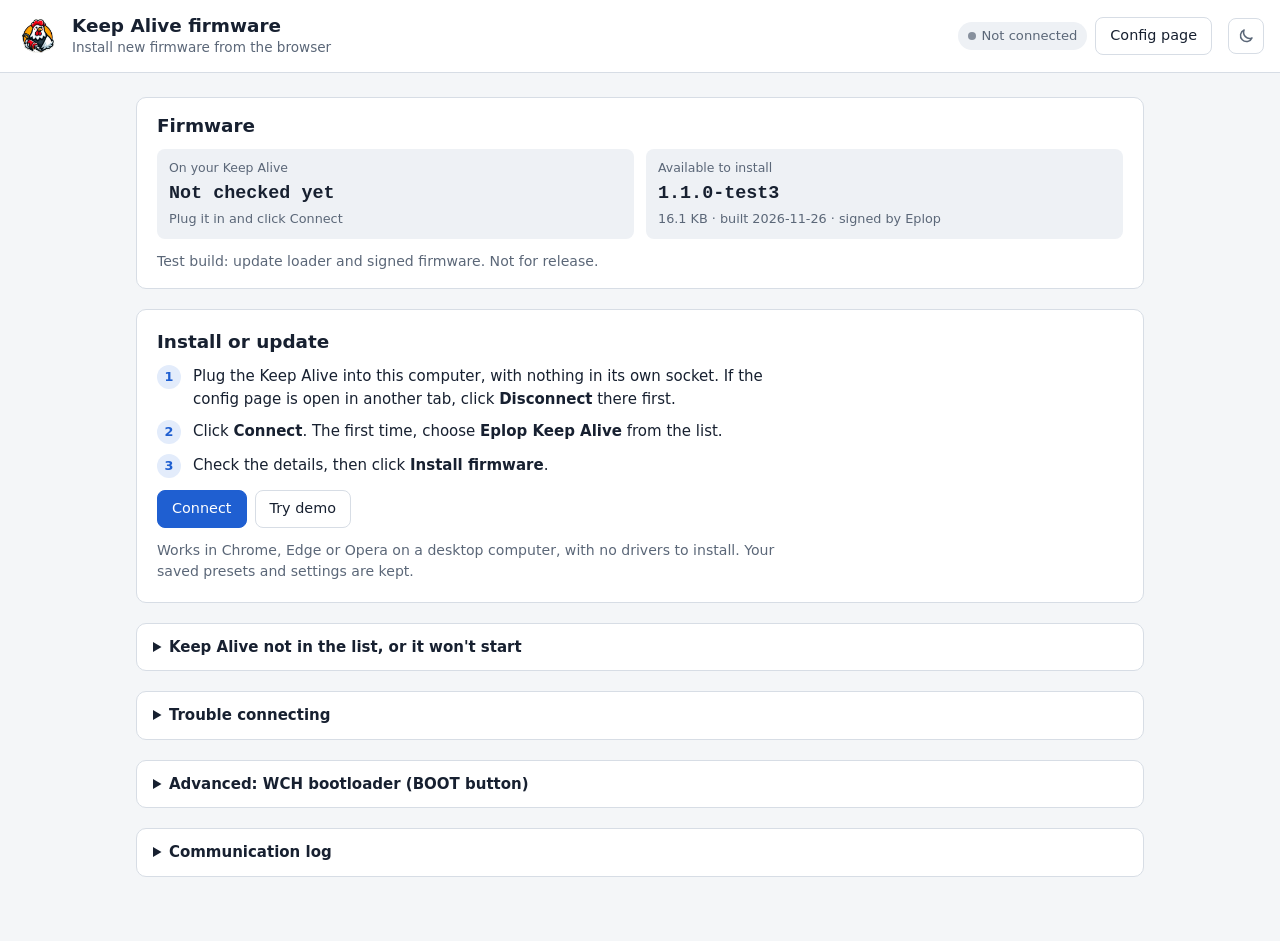
==== commit 6a1feef2: "Light off by default on new boards (fw 1.1.0-test3); version the stylesheet link" ====
--- a/docs/flash.html
+++ b/docs/flash.html
@@ -17,7 +17,7 @@
 <meta name="twitter:card" content="summary">
 <meta name="theme-color" content="#f15600">
 <link rel="icon" href="favicon.png" type="image/png">
-<link rel="stylesheet" href="style.css">
+<link rel="stylesheet" href="style.css?v=1.1.0-2">
 <script>try { const t = localStorage.getItem('ka-theme'); if (t === 'light' || t === 'dark') document.documentElement.dataset.theme = t; } catch {}</script>
 <script type="module" src="flash.js"></script>
 </head>
